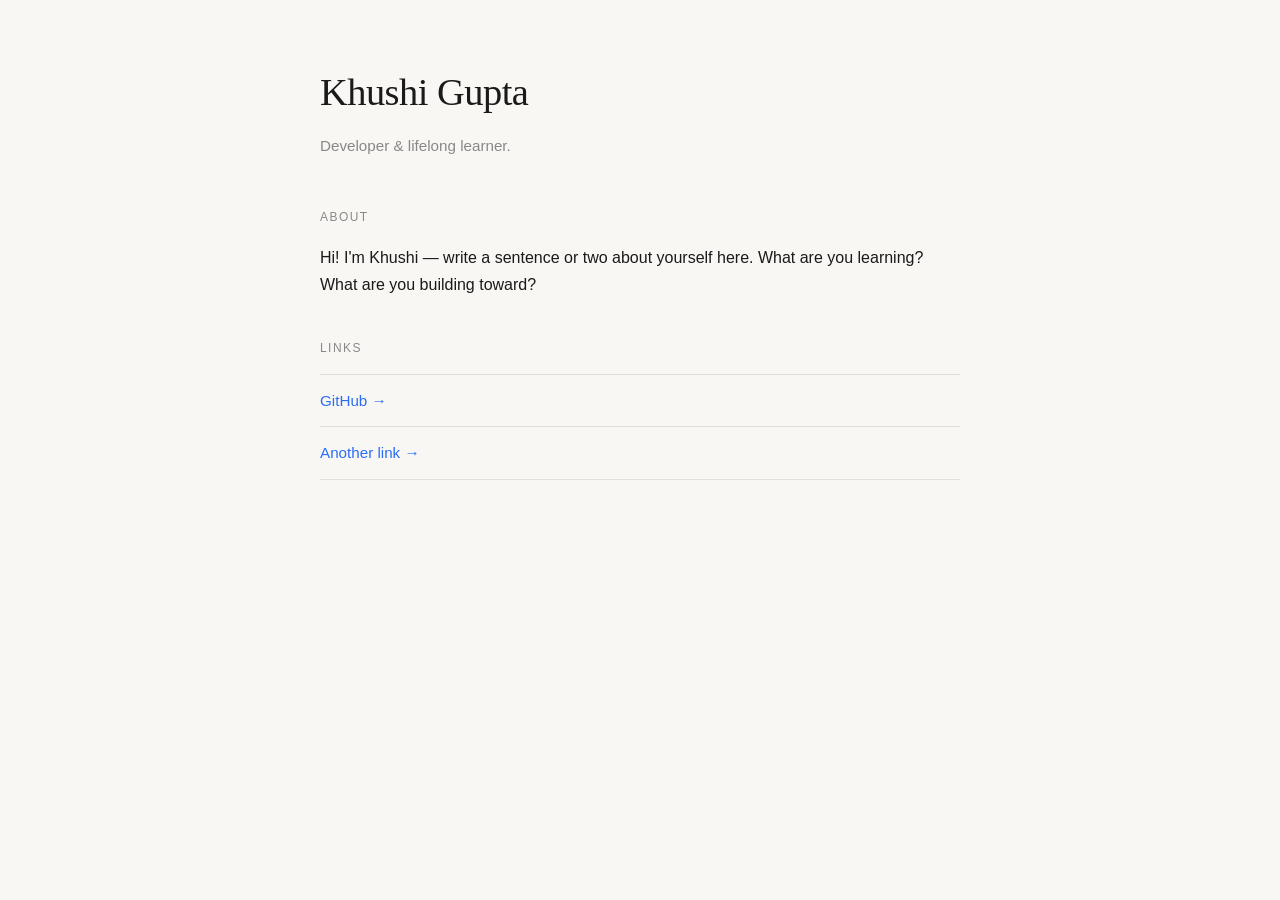
==== index.html @ d5ef0029 "adding elements" ====
<!DOCTYPE html>
<html lang="en">
<head>
    <meta charset="UTF-8">
    <meta name="viewport" content="width=device-width, initial-scale=1.0">
    <title>Khushi Gupta</title>

    <!-- Google Fonts: a clean, readable pairing -->
    <!--link rel="preconnect" href="https://fonts.googleapis.com">
    <link href="https://fonts.googleapis.com/css2?family=DM+Serif+Display&family=DM+Sans:wght@400;500&display=swap" rel="stylesheet"-->

    <link rel="preconnect" href="https://fonts.googleapis.com">
    <link rel="preconnect" href="https://fonts.gstatic.com" crossorigin>
    <link href="https://fonts.googleapis.com/css2?family=Noto+Sans+PhagsPa&display=swap" rel="stylesheet">

    <style>
        /* ── CSS Variables: change these to retheme the whole page ── */
        :root {
            --bg:       #f9f7f4;
            --text:     #1a1a1a;
            --muted:    #888;
            --accent:   #2a6ef5;
            --border:   #e4e0d8;
            --max-w:    640px;
        }

        /* ── Reset & base ── */
        * {
            margin: 0;
            padding: 0;
            box-sizing: border-box;
        }

        body {
            background: var(--bg);
            color: var(--text);
            font-family: 'DM Sans', sans-serif;
            font-size: 16px;
            line-height: 1.7;
            padding: 60px 24px;
        }

        /* ── Layout: everything lives in one centered column ── */
        .container {
            max-width: var(--max-w);
            margin: 0 auto;
        }

        /* ── Header ── */
        header {
            margin-bottom: 48px;
        }

        header h1 {
            font-family: 'DM Serif Display', serif;
            font-size: 2.4rem;
            font-weight: 400;
            letter-spacing: -0.5px;
            margin-bottom: 8px;
        }

        header p {
            color: var(--muted);
            font-size: 0.95rem;
        }

        /* ── Section ── */
        section {
            margin-bottom: 40px;
        }

        section h2 {
            font-size: 0.75rem;
            font-weight: 500;
            letter-spacing: 0.12em;
            text-transform: uppercase;
            color: var(--muted);
            margin-bottom: 16px;
        }

        /* ── Links list ── */
        ul.link-list {
            list-style: none;
        }

        ul.link-list li {
            border-top: 1px solid var(--border);
            padding: 12px 0;
        }

        ul.link-list li:last-child {
            border-bottom: 1px solid var(--border);
        }

        ul.link-list a {
            color: var(--accent);
            text-decoration: none;
            font-size: 0.95rem;
        }

        ul.link-list a:hover {
            text-decoration: underline;
        }
    </style>
</head>
<body>
    <div class="container">

        <!-- HEADER -->
        <header>
            <h1>Khushi Gupta</h1>
            <p>Developer &amp; lifelong learner.</p>
        </header>

        <!-- ABOUT -->
        <section>
            <h2>About</h2>
            <p>Hi! I'm Khushi — write a sentence or two about yourself here.
               What are you learning? What are you building toward?</p>
        </section>

        <!-- LINKS -->
        <section>
            <h2>Links</h2>
            <ul class="link-list">
                <li><a href="https://github.com/your-username">GitHub →</a></li>
                <li><a href="#">Another link →</a></li>
            </ul>
        </section>

    </div>
</body>
</html>
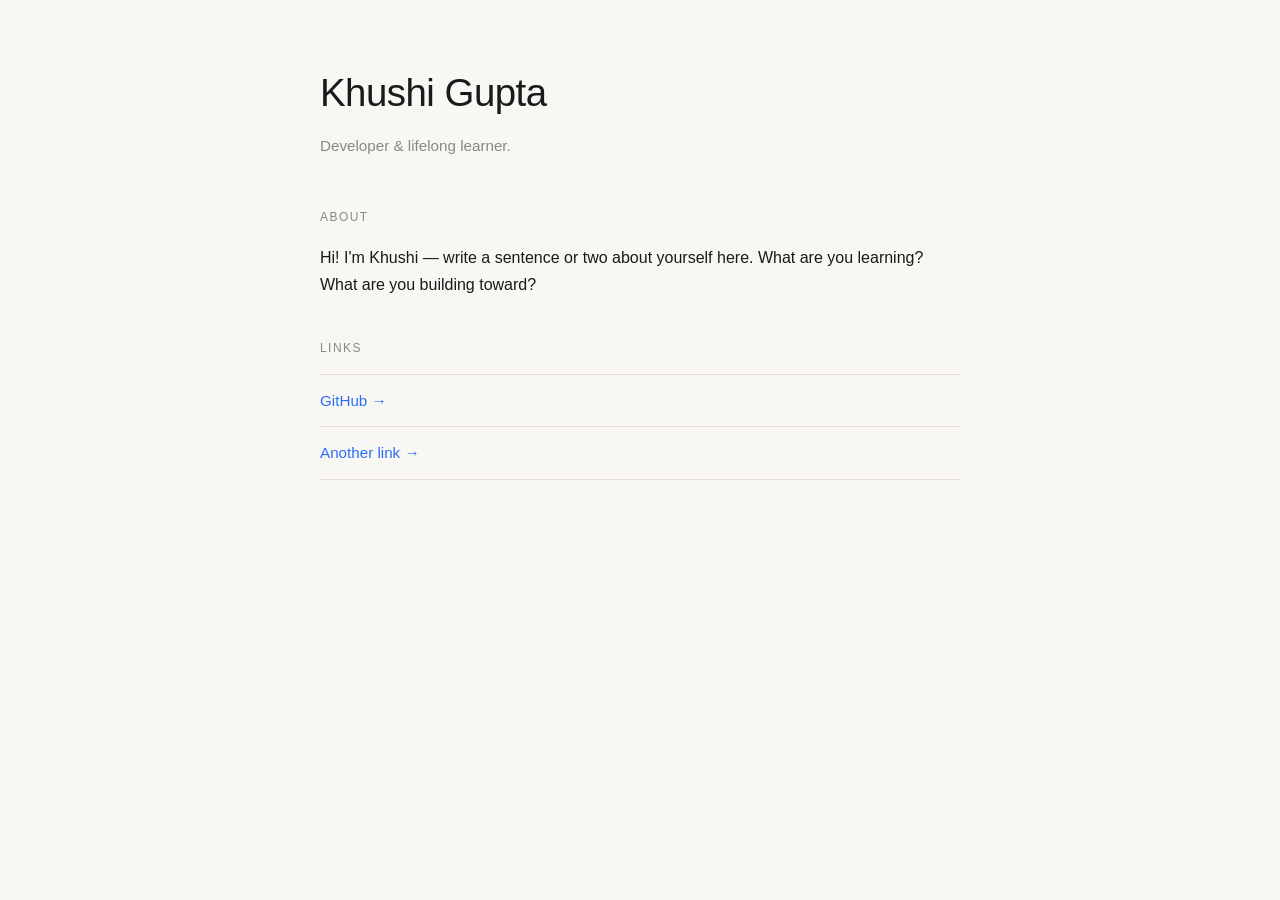
==== commit 62811e84: "Change header font from 'DM Serif Display' to 'Noto Sans PhagsPa'" ====
--- a/index.html
+++ b/index.html
@@ -34,7 +34,7 @@
         body {
             background: var(--bg);
             color: var(--text);
-            font-family: 'DM Sans', sans-serif;
+            font-family: 'Noto Sans PhagsPa', sans-serif;
             font-size: 16px;
             line-height: 1.7;
             padding: 60px 24px;
@@ -52,7 +52,7 @@
         }
 
         header h1 {
-            font-family: 'DM Serif Display', serif;
+            font-family: 'Noto Sans PhagsPa', sans-serif;
             font-size: 2.4rem;
             font-weight: 400;
             letter-spacing: -0.5px;
@@ -130,4 +130,4 @@
 
     </div>
 </body>
-</html>+</html>
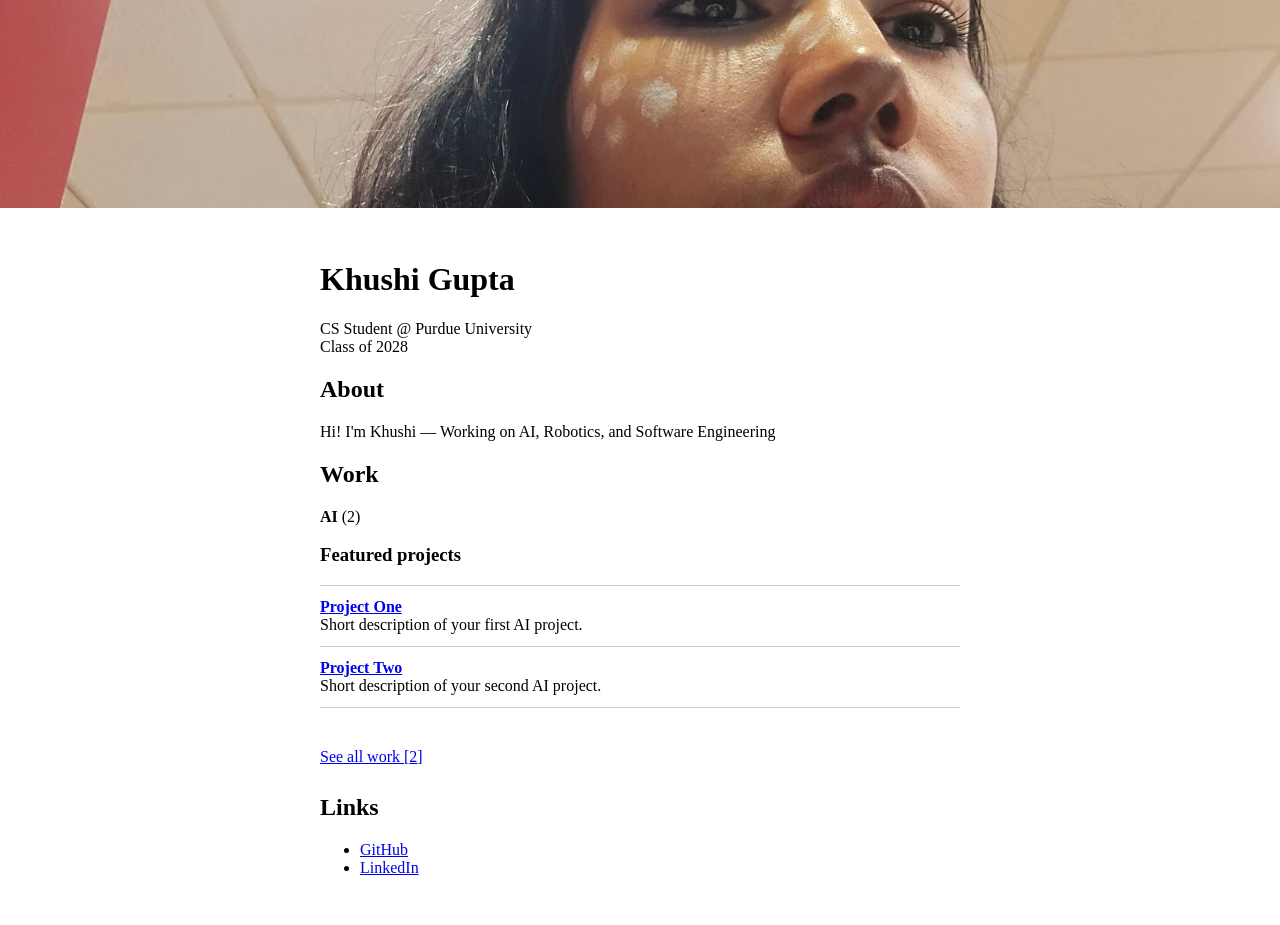
==== commit 89f09817: "work tab, header picture" ====
--- a/index.html
+++ b/index.html
@@ -4,130 +4,45 @@
     <meta charset="UTF-8">
     <meta name="viewport" content="width=device-width, initial-scale=1.0">
     <title>Khushi Gupta</title>
+    <link rel="stylesheet" href="styles.css">
+</head>
 
-    <!-- Google Fonts: a clean, readable pairing -->
-    <!--link rel="preconnect" href="https://fonts.googleapis.com">
-    <link href="https://fonts.googleapis.com/css2?family=DM+Serif+Display&family=DM+Sans:wght@400;500&display=swap" rel="stylesheet"-->
+<body>
 
-    <link rel="preconnect" href="https://fonts.googleapis.com">
-    <link rel="preconnect" href="https://fonts.gstatic.com" crossorigin>
-    <link href="https://fonts.googleapis.com/css2?family=Noto+Sans+PhagsPa&display=swap" rel="stylesheet">
+    <header class="banner" aria-label="Profile header"></header>
 
-    <style>
-        /* ── CSS Variables: change these to retheme the whole page ── */
-        :root {
-            --bg:       #f9f7f4;
-            --text:     #1a1a1a;
-            --muted:    #888;
-            --accent:   #2a6ef5;
-            --border:   #e4e0d8;
-            --max-w:    640px;
-        }
+    <main class="content">
+        <h1>Khushi Gupta</h1>
+        <p> CS Student @ Purdue University <br>
+            Class of 2028
+        </p>
 
-        /* ── Reset & base ── */
-        * {
-            margin: 0;
-            padding: 0;
-            box-sizing: border-box;
-        }
+        <h2>About</h2>
+        <p>Hi! I'm Khushi — Working on AI, Robotics, and Software Engineering  </p>
 
-        body {
-            background: var(--bg);
-            color: var(--text);
-            font-family: 'Noto Sans PhagsPa', sans-serif;
-            font-size: 16px;
-            line-height: 1.7;
-            padding: 60px 24px;
-        }
+        <h2>Work</h2>
+        <p class="work-categories" id="work-categories"></p>
 
-        /* ── Layout: everything lives in one centered column ── */
-        .container {
-            max-width: var(--max-w);
-            margin: 0 auto;
-        }
+        <h3>Featured projects</h3>
+        <ul class="project-list" id="featured-projects"></ul>
 
-        /* ── Header ── */
-        header {
-            margin-bottom: 48px;
-        }
+        <a class="see-all" id="see-all-work" href="work.html">
+            See all work [<span id="project-count"></span>]
+        </a>
 
-        header h1 {
-            font-family: 'Noto Sans PhagsPa', sans-serif;
-            font-size: 2.4rem;
-            font-weight: 400;
-            letter-spacing: -0.5px;
-            margin-bottom: 8px;
-        }
+        <h2>Links</h2>
+        <ul>
+            <li><a href="https://github.com/kgupt07">GitHub</a></li>
+            <li><a href="https://www.linkedin.com/in/khushigpta/">LinkedIn</a></li>
+        </ul>
+    </main>
 
-        header p {
-            color: var(--muted);
-            font-size: 0.95rem;
-        }
+    <script src="projects.js"></script>
+    <script>
+        renderCategories("work-categories");
+        renderProjectList("featured-projects", { category: "AI", featuredOnly: true });
+        renderSeeAllLink("see-all-work", "project-count");
+    </script>
 
-        /* ── Section ── */
-        section {
-            margin-bottom: 40px;
-        }
-
-        section h2 {
-            font-size: 0.75rem;
-            font-weight: 500;
-            letter-spacing: 0.12em;
-            text-transform: uppercase;
-            color: var(--muted);
-            margin-bottom: 16px;
-        }
-
-        /* ── Links list ── */
-        ul.link-list {
-            list-style: none;
-        }
-
-        ul.link-list li {
-            border-top: 1px solid var(--border);
-            padding: 12px 0;
-        }
-
-        ul.link-list li:last-child {
-            border-bottom: 1px solid var(--border);
-        }
-
-        ul.link-list a {
-            color: var(--accent);
-            text-decoration: none;
-            font-size: 0.95rem;
-        }
-
-        ul.link-list a:hover {
-            text-decoration: underline;
-        }
-    </style>
-</head>
-<body>
-    <div class="container">
-
-        <!-- HEADER -->
-        <header>
-            <h1>Khushi Gupta</h1>
-            <p>Developer &amp; lifelong learner.</p>
-        </header>
-
-        <!-- ABOUT -->
-        <section>
-            <h2>About</h2>
-            <p>Hi! I'm Khushi — write a sentence or two about yourself here.
-               What are you learning? What are you building toward?</p>
-        </section>
-
-        <!-- LINKS -->
-        <section>
-            <h2>Links</h2>
-            <ul class="link-list">
-                <li><a href="https://github.com/your-username">GitHub →</a></li>
-                <li><a href="#">Another link →</a></li>
-            </ul>
-        </section>
-
-    </div>
 </body>
 </html>
--- a/styles.css
+++ b/styles.css
@@ -0,0 +1,42 @@
+body {
+    margin: 0;
+}
+
+.banner {
+    height: 13rem;
+    background-image: url("20251101_005736.jpg");
+    background-size: cover;
+    background-position: center;
+}
+
+.content {
+    max-width: 40rem;
+    margin: 0 auto;
+    padding: 2rem 6rem;
+}
+
+/* Work section — edit layout here only */
+.work-categories {
+    margin-bottom: 1rem;
+}
+
+.project-list {
+    list-style: none;
+    padding: 0;
+    border-top: 1px solid #ccc;
+}
+
+.project-list li {
+    border-bottom: 1px solid #ccc;
+    padding: 0.75rem 0;
+}
+
+.project-list a {
+    font-weight: bold;
+}
+
+.see-all {
+    display: inline-block;
+    margin-top: 1rem;
+    padding: 0.5rem 0;
+}
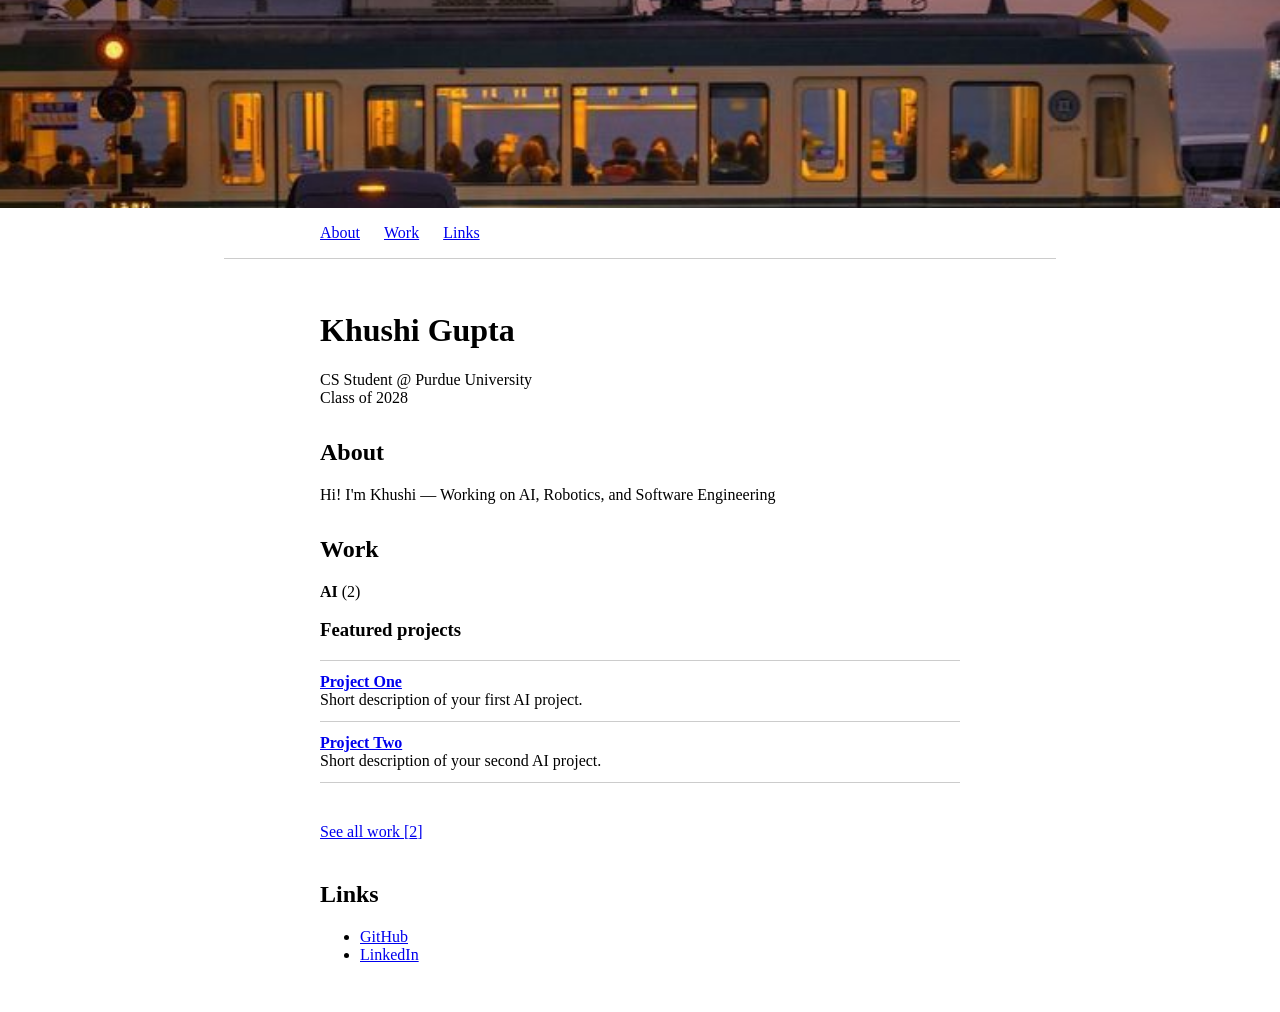
==== commit 456a0db3: "top nav bar" ====
--- a/index.html
+++ b/index.html
@@ -11,34 +11,44 @@
 
     <header class="banner" aria-label="Profile header"></header>
 
+    <nav class="top-nav" id="top-nav" aria-label="Main"></nav>
+
     <main class="content">
         <h1>Khushi Gupta</h1>
         <p> CS Student @ Purdue University <br>
             Class of 2028
         </p>
 
-        <h2>About</h2>
-        <p>Hi! I'm Khushi — Working on AI, Robotics, and Software Engineering  </p>
+        <section id="about">
+            <h2>About</h2>
+            <p>Hi! I'm Khushi — Working on AI, Robotics, and Software Engineering  </p>
+        </section>
 
-        <h2>Work</h2>
-        <p class="work-categories" id="work-categories"></p>
+        <section id="work">
+            <h2>Work</h2>
+            <p class="work-categories" id="work-categories"></p>
 
-        <h3>Featured projects</h3>
-        <ul class="project-list" id="featured-projects"></ul>
+            <h3>Featured projects</h3>
+            <ul class="project-list" id="featured-projects"></ul>
 
-        <a class="see-all" id="see-all-work" href="work.html">
-            See all work [<span id="project-count"></span>]
-        </a>
+            <a class="see-all" id="see-all-work" href="work.html">
+                See all work [<span id="project-count"></span>]
+            </a>
+        </section>
 
-        <h2>Links</h2>
-        <ul>
-            <li><a href="https://github.com/kgupt07">GitHub</a></li>
-            <li><a href="https://www.linkedin.com/in/khushigpta/">LinkedIn</a></li>
-        </ul>
+        <section id="links">
+            <h2>Links</h2>
+            <ul>
+                <li><a href="https://github.com/kgupt07">GitHub</a></li>
+                <li><a href="https://www.linkedin.com/in/khushigpta/">LinkedIn</a></li>
+            </ul>
+        </section>
     </main>
 
+    <script src="nav.js"></script>
     <script src="projects.js"></script>
     <script>
+        renderNav();
         renderCategories("work-categories");
         renderProjectList("featured-projects", { category: "AI", featuredOnly: true });
         renderSeeAllLink("see-all-work", "project-count");
--- a/styles.css
+++ b/styles.css
@@ -4,7 +4,7 @@
 
 .banner {
     height: 13rem;
-    background-image: url("20251101_005736.jpg");
+    background-image: url("train.jpeg");
     background-size: cover;
     background-position: center;
 }
@@ -13,6 +13,21 @@
     max-width: 40rem;
     margin: 0 auto;
     padding: 2rem 6rem;
+}
+
+.top-nav {
+    max-width: 40rem;
+    margin: 0 auto;
+    padding: 1rem 6rem;
+    border-bottom: 1px solid #ccc;
+}
+
+.top-nav a {
+    margin-right: 1.5rem;
+}
+
+section {
+    margin-top: 2rem;
 }
 
 /* Work section — edit layout here only */
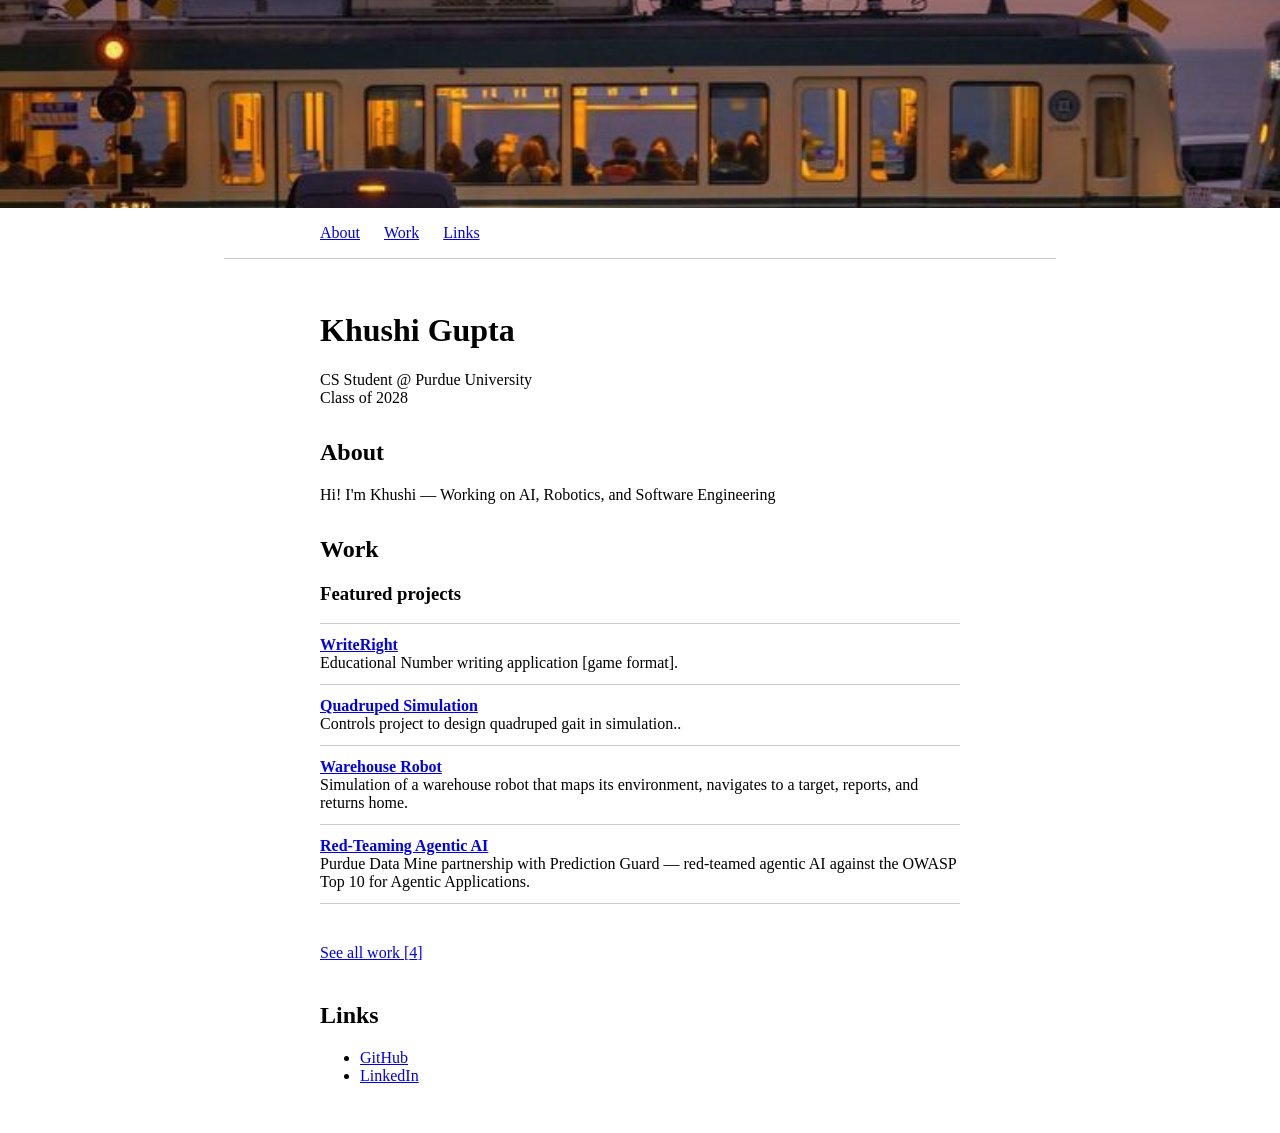
==== commit ca51352f: "Add Warehouse Robot and Prediction Guard projects; remove category labels. Co-authored-by: Cursor <c" ====
--- a/index.html
+++ b/index.html
@@ -26,7 +26,6 @@
 
         <section id="work">
             <h2>Work</h2>
-            <p class="work-categories" id="work-categories"></p>
 
             <h3>Featured projects</h3>
             <ul class="project-list" id="featured-projects"></ul>
@@ -49,8 +48,7 @@
     <script src="projects.js"></script>
     <script>
         renderNav();
-        renderCategories("work-categories");
-        renderProjectList("featured-projects", { category: "AI", featuredOnly: true });
+        renderProjectList("featured-projects", { featuredOnly: true });
         renderSeeAllLink("see-all-work", "project-count");
     </script>
 
--- a/styles.css
+++ b/styles.css
@@ -31,10 +31,6 @@
 }
 
 /* Work section — edit layout here only */
-.work-categories {
-    margin-bottom: 1rem;
-}
-
 .project-list {
     list-style: none;
     padding: 0;
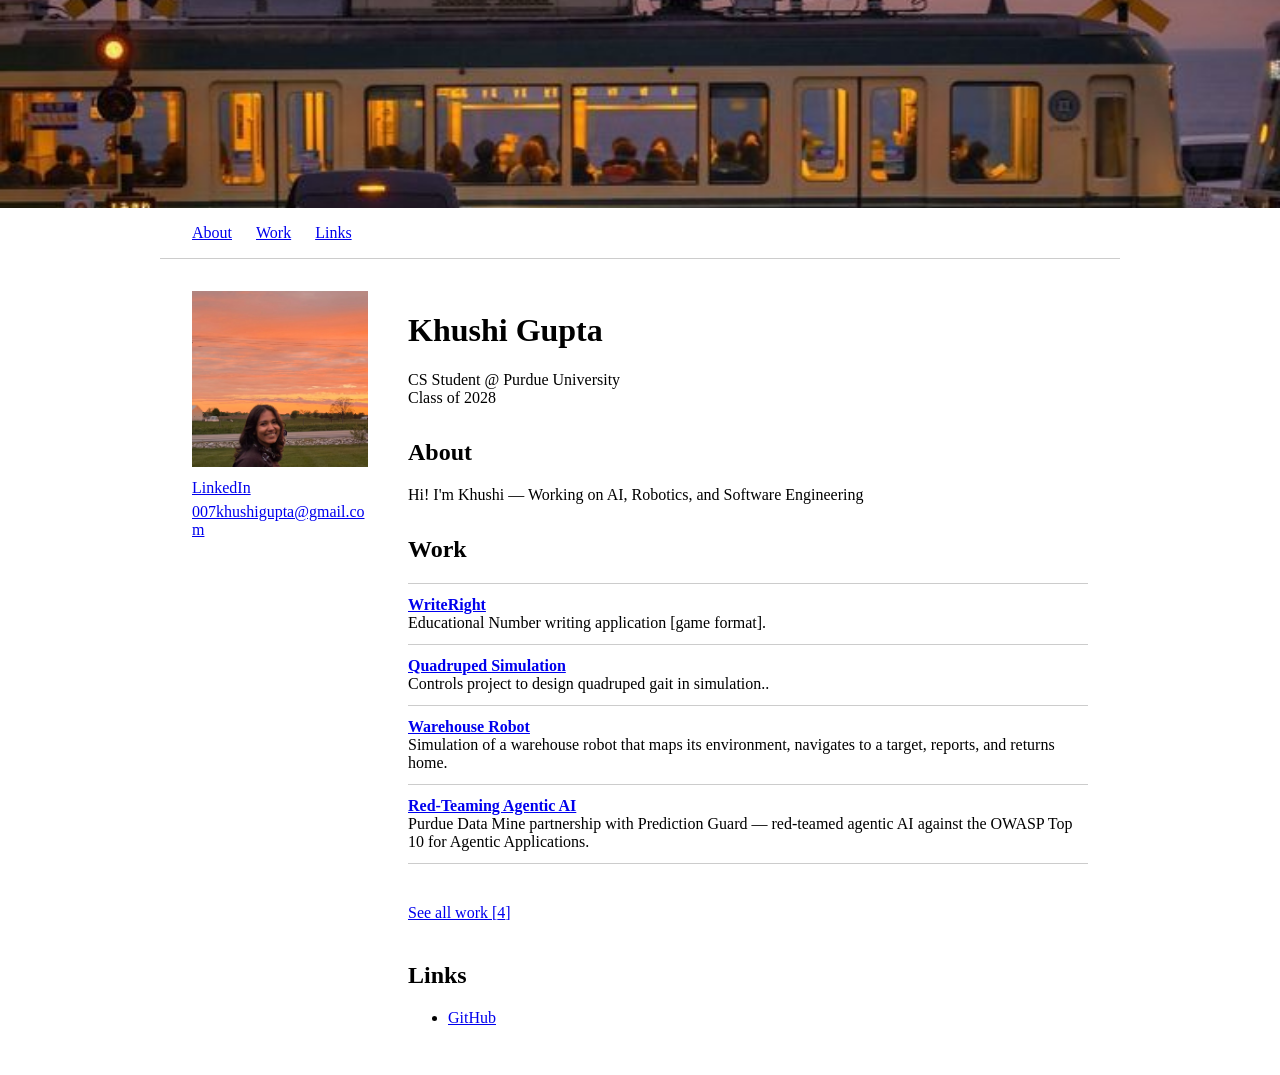
==== commit 19362351: "profile pic" ====
--- a/index.html
+++ b/index.html
@@ -13,36 +13,44 @@
 
     <nav class="top-nav" id="top-nav" aria-label="Main"></nav>
 
-    <main class="content">
-        <h1>Khushi Gupta</h1>
-        <p> CS Student @ Purdue University <br>
-            Class of 2028
-        </p>
+    <div class="page">
+        <aside class="profile" aria-label="Profile">
+            <img class="profile-photo" src="profile.jpeg" alt="Khushi Gupta">
+            <nav class="profile-links">
+                <a href="https://www.linkedin.com/in/khushigpta/">LinkedIn</a>
+                <a href="mailto:007khushigupta@gmail.com">007khushigupta@gmail.com</a>
+            </nav>
+        </aside>
 
-        <section id="about">
-            <h2>About</h2>
-            <p>Hi! I'm Khushi — Working on AI, Robotics, and Software Engineering  </p>
-        </section>
+        <main class="content">
+            <h1>Khushi Gupta</h1>
+            <p> CS Student @ Purdue University <br>
+                Class of 2028
+            </p>
 
-        <section id="work">
-            <h2>Work</h2>
+            <section id="about">
+                <h2>About</h2>
+                <p>Hi! I'm Khushi — Working on AI, Robotics, and Software Engineering  </p>
+            </section>
 
-            <h3>Featured projects</h3>
-            <ul class="project-list" id="featured-projects"></ul>
+            <section id="work">
+                <h2>Work</h2>
 
-            <a class="see-all" id="see-all-work" href="work.html">
-                See all work [<span id="project-count"></span>]
-            </a>
-        </section>
+                <ul class="project-list" id="featured-projects"></ul>
 
-        <section id="links">
-            <h2>Links</h2>
-            <ul>
-                <li><a href="https://github.com/kgupt07">GitHub</a></li>
-                <li><a href="https://www.linkedin.com/in/khushigpta/">LinkedIn</a></li>
-            </ul>
-        </section>
-    </main>
+                <a class="see-all" id="see-all-work" href="work.html">
+                    See all work [<span id="project-count"></span>]
+                </a>
+            </section>
+
+            <section id="links">
+                <h2>Links</h2>
+                <ul>
+                    <li><a href="https://github.com/kgupt07">GitHub</a></li>
+                </ul>
+            </section>
+        </main>
+    </div>
 
     <script src="nav.js"></script>
     <script src="projects.js"></script>
--- a/styles.css
+++ b/styles.css
@@ -9,21 +9,52 @@
     background-position: center;
 }
 
-.content {
-    max-width: 40rem;
+.top-nav {
+    max-width: 56rem;
     margin: 0 auto;
-    padding: 2rem 6rem;
-}
-
-.top-nav {
-    max-width: 40rem;
-    margin: 0 auto;
-    padding: 1rem 6rem;
+    padding: 1rem 2rem;
     border-bottom: 1px solid #ccc;
 }
 
 .top-nav a {
     margin-right: 1.5rem;
+}
+
+.page {
+    display: grid;
+    grid-template-columns: 11rem 1fr;
+    gap: 2.5rem;
+    max-width: 56rem;
+    margin: 0 auto;
+    padding: 2rem;
+}
+
+.profile {
+    display: flex;
+    flex-direction: column;
+    gap: 0.75rem;
+}
+
+.profile-photo {
+    width: 100%;
+    aspect-ratio: 1 / 1;
+    object-fit: cover;
+    object-position: center top;
+    display: block;
+}
+
+.profile-links {
+    display: flex;
+    flex-direction: column;
+    gap: 0.35rem;
+}
+
+.profile-links a {
+    word-break: break-word;
+}
+
+.content {
+    min-width: 0;
 }
 
 section {
@@ -51,3 +82,21 @@
     margin-top: 1rem;
     padding: 0.5rem 0;
 }
+
+@media (max-width: 700px) {
+    .page {
+        grid-template-columns: 1fr;
+        gap: 1.5rem;
+    }
+
+    .profile {
+        flex-direction: row;
+        align-items: flex-start;
+        gap: 1rem;
+    }
+
+    .profile-photo {
+        width: 7rem;
+        flex-shrink: 0;
+    }
+}
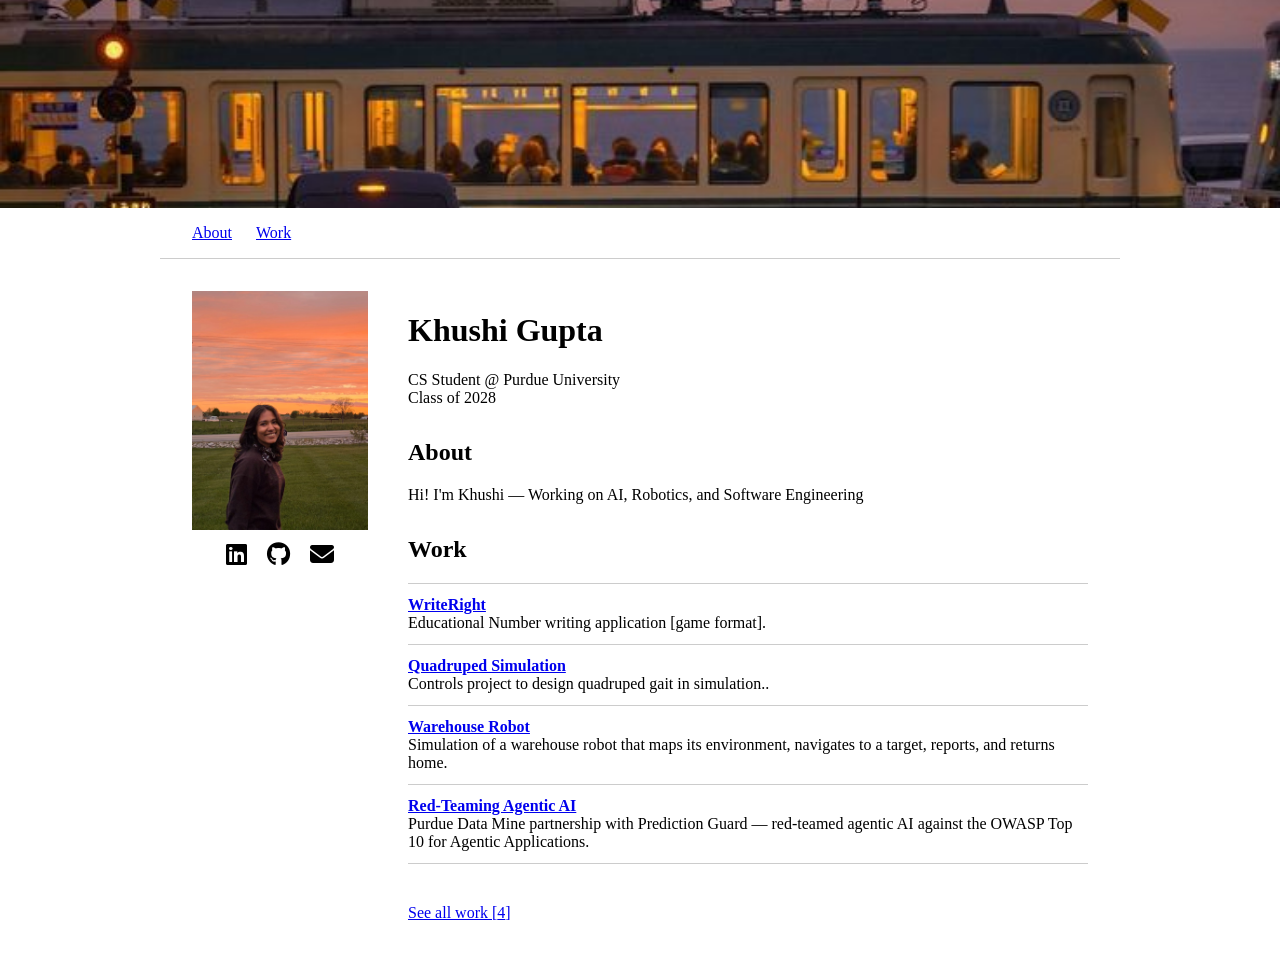
==== commit 3c408a70: "update" ====
--- a/index.html
+++ b/index.html
@@ -4,6 +4,7 @@
     <meta charset="UTF-8">
     <meta name="viewport" content="width=device-width, initial-scale=1.0">
     <title>Khushi Gupta</title>
+    <link rel="stylesheet" href="https://cdnjs.cloudflare.com/ajax/libs/font-awesome/6.5.1/css/all.min.css">
     <link rel="stylesheet" href="styles.css">
 </head>
 
@@ -16,9 +17,10 @@
     <div class="page">
         <aside class="profile" aria-label="Profile">
             <img class="profile-photo" src="profile.jpeg" alt="Khushi Gupta">
-            <nav class="profile-links">
-                <a href="https://www.linkedin.com/in/khushigpta/">LinkedIn</a>
-                <a href="mailto:007khushigupta@gmail.com">007khushigupta@gmail.com</a>
+            <nav class="profile-links" aria-label="Social links">
+                <a href="https://www.linkedin.com/in/khushigpta/" aria-label="LinkedIn"><i class="fa-brands fa-linkedin"></i></a>
+                <a href="https://github.com/kgupt07" aria-label="GitHub"><i class="fa-brands fa-github"></i></a>
+                <a href="mailto:007khushigupta@gmail.com" aria-label="Email"><i class="fa-solid fa-envelope"></i></a>
             </nav>
         </aside>
 
@@ -43,12 +45,6 @@
                 </a>
             </section>
 
-            <section id="links">
-                <h2>Links</h2>
-                <ul>
-                    <li><a href="https://github.com/kgupt07">GitHub</a></li>
-                </ul>
-            </section>
         </main>
     </div>
 
--- a/styles.css
+++ b/styles.css
@@ -37,20 +37,25 @@
 
 .profile-photo {
     width: 100%;
-    aspect-ratio: 1 / 1;
-    object-fit: cover;
-    object-position: center top;
+    height: auto;
     display: block;
 }
 
 .profile-links {
     display: flex;
-    flex-direction: column;
-    gap: 0.35rem;
+    flex-direction: row;
+    justify-content: center;
+    align-items: center;
+    gap: 1.25rem;
+    font-size: 1.5rem;
 }
 
 .profile-links a {
-    word-break: break-word;
+    color: black;
+}
+
+.profile-links a:hover {
+    color: gray;
 }
 
 .content {
@@ -99,4 +104,8 @@
         width: 7rem;
         flex-shrink: 0;
     }
+
+    .profile-links {
+        justify-content: flex-start;
+    }
 }
